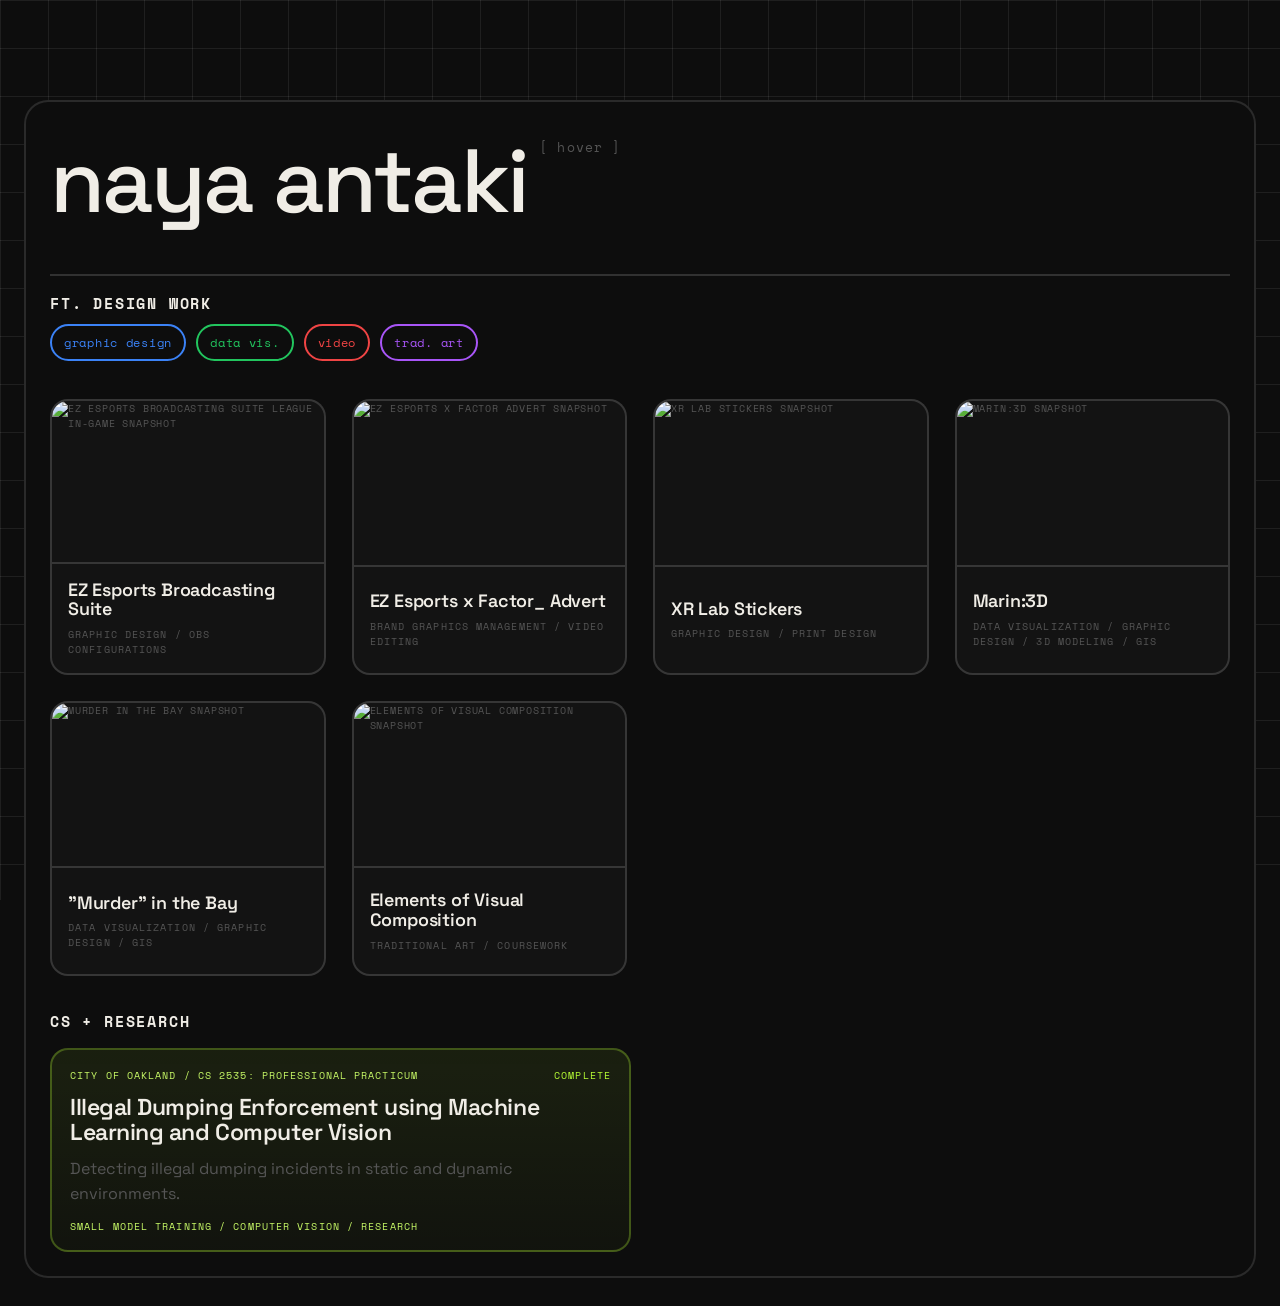
==== root/index.html @ 27f2562b "start of illegal dumping case study" ====
<!doctype html>
<html lang="en">
<head>
    <meta charset="UTF-8" />
    <meta name="viewport" content="width=device-width, initial-scale=1.0" />
    <link rel="icon" type="image/png" href="assets/smiley%20favicon.png" />
    <link rel="stylesheet" href="css/home.css" />
    <script src="js/nav-bar.js" defer></script>
    <script src="js/theme-toggle.js" defer></script>
    <script src="js/overlay-title-ripple.js" defer></script>
    <script src="js/project-filter.js" defer></script>
    <title>naya antaki</title>
</head>
<body>

    <!-- NAV -->
    <div data-site-nav data-assets-prefix="assets" data-home-href="#work" data-home-label="NoA"></div>

    <!-- MAIN -->
    <main class="home-shell" id="work">

        <!-- HEADER: name + social links -->
        <section class="home-header">
            <div class="home-intro">
                <h1 class="home-name">naya antaki <sup class="home-name-note">[ hover ]</sup></h1>
                <div class="home-overlay" aria-hidden="true">
                    <div class="overlay-inner">
                        <h3 class="overlay-title">you found me!</h3>
                        <div class="overlay-body">
                            <div class="overlay-copy">
                                <p>Hey, there! I'm <h3 style="color: var(--accent)">Naya</h3><br>I am a Computer Science and Design student at Northeastern University. I'm interested in immersive media, experience design, and data visualization and am looking for opportunities to contribute what I know and expand my skillset!</p>
                                <!-- <br>
                                <p>Current Gig(s):<br>XR Lab Technician</p> -->
                            </div>
                            <div class="overlay-photo">
                                <img src="assets/thumbsup.png" alt="Overlay photo" class="overlay-photo-img" />
                            </div>
                        </div>
                    </div>
                </div>
            </div>
            <div class="home-projects" aria-label="Project categories">
                <p class="home-projects-title">ft. design work</p>
                <div class="home-project-links">
                    <a href="#" class="home-project-link" data-filter="graphic-design">graphic design</a>
                    <a href="#" class="home-project-link" data-filter="data-vis">data vis.</a>
                    <a href="#" class="home-project-link" data-filter="video">video</a>
                    <a href="#" class="home-project-link" data-filter="trad-art">trad. art</a>
                </div>
            </div>
        </section>

        <!-- SNAPSHOT GRID -->
        <section class="snapshot-grid" aria-label="Portfolio snapshots">

            <a href="pages/projects/ezesports-cs.html" class="snapshot-card" data-categories="graphic-design">
                <div class="snapshot-media snapshot-media-bottom snapshot-media-filled">
                    <img class="snapshot-media-img" src="assets/project-files/ez-esports/imgs/league in game.png" alt="EZ Esports broadcasting suite league in-game snapshot" />
                </div>
                <div class="snapshot-content">
                    <div class="snapshot-title">EZ Esports Broadcasting Suite</div>
                    <div class="snapshot-meta"><span class="snapshot-tag" data-category="graphic-design">Graphic Design</span> / OBS Configurations</div>
                </div>
            </a>

            <a href="pages/projects/ezesports-factor-advert-cs.html" class="snapshot-card" data-categories="video">
                <div class="snapshot-media snapshot-media-filled">
                    <img class="snapshot-media-img" src="assets/project-files/eze-factor/eze x factor cover.png" alt="EZ Esports x Factor advert snapshot" />
                </div>
                <div class="snapshot-content">
                    <div class="snapshot-title">EZ Esports x Factor_ Advert</div>
                    <div class="snapshot-meta">Brand Graphics Management / <span class="snapshot-tag" data-category="video">Video Editing</span></div>
                </div>
            </a>

            <a href="pages/projects/xr-lab-stickers-cs.html" class="snapshot-card" data-categories="graphic-design">
                <div class="snapshot-media snapshot-media-filled">
                    <img class="snapshot-media-img snapshot-media-up" src="assets/project-files/xr-lab/imgs/experience it.png" alt="XR Lab Stickers snapshot" />
                </div>
                <div class="snapshot-content">
                    <div class="snapshot-title">XR Lab Stickers</div>
                    <div class="snapshot-meta"><span class="snapshot-tag" data-category="graphic-design">Graphic Design</span> / Print Design</div>
                </div>
            </a>

            <a href="pages/projects/marin3d-cs.html" class="snapshot-card" data-categories="data-vis,graphic-design">
                <div class="snapshot-media snapshot-media-bottom snapshot-media-filled">
                    <img class="snapshot-media-img" src="assets/project-files/marin3D/imgs/IMG_7596.jpeg" alt="Marin:3D snapshot" />
                </div>
                <div class="snapshot-content">
                    <div class="snapshot-title">Marin:3D</div>
                    <div class="snapshot-meta"><span class="snapshot-tag" data-category="data-vis">Data Visualization</span> / <span class="snapshot-tag" data-category="graphic-design">Graphic Design</span> / 3D Modeling / GIS</div>
                </div>
            </a>

            <a href="pages/projects/murder-in-the-bay-cs.html" class="snapshot-card" data-categories="data-vis,graphic-design">
                <div class="snapshot-media snapshot-media-filled">
                    <img class="snapshot-media-img snapshot-media-focus-left" src="assets/project-files/murder/imgs/murder in the bay.png" alt="Murder in the Bay snapshot" />
                </div>
                <div class="snapshot-content">
                    <div class="snapshot-title">"Murder" in the Bay</div>
                    <div class="snapshot-meta"><span class="snapshot-tag" data-category="data-vis">Data Visualization</span> / <span class="snapshot-tag" data-category="graphic-design">Graphic Design</span> / GIS</div>
                </div>
            </a>

            <a href="pages/projects/evc-cs.html" class="snapshot-card" data-categories="trad-art">
                <div class="snapshot-media snapshot-media-filled">
                    <img class="snapshot-media-img" src="assets/project-files/evc/imgs/Screenshot 2026-03-13 105418.png" alt="Elements of Visual Composition snapshot" />
                </div>
                <div class="snapshot-content">
                    <div class="snapshot-title">Elements of Visual Composition</div>
                    <div class="snapshot-meta"><span class="snapshot-tag" data-category="trad-art">Traditional Art</span> / Coursework</div>
                </div>
            </a>

            <!-- <a href="#" class="snapshot-card">
                <div class="snapshot-media">image placeholder</div>
                <div class="snapshot-content">
                    <div class="snapshot-title">WIP</div>
                    <div class="snapshot-meta">Immersive Media / AR</div>
                </div>
            </a> -->

        </section>

        <!-- COMPUTER SCIENCE WORK -->
        <section class="cs-section" aria-label="Computer science work">
            <div class="cs-section-header">
                <p class="cs-section-kicker">CS + RESEARCH</p>
            </div>

            <div class="cs-card-grid">
                <div class="cs-card">
                    <a href="pages/projects/illegal-dumping-cs.html" class="cs-card-link">
                        <div class="cs-card-topline">
                            <span class="cs-card-badge">City of Oakland / CS 2535: Professional Practicum</span>
                            <span class="cs-card-status">Complete</span>
                        </div>
                        <h3 class="cs-card-title">Illegal Dumping Enforcement using Machine Learning and Computer Vision</h3>
                        <p class="cs-card-copy">Detecting illegal dumping incidents in static and dynamic environments.</p>
                        <div class="cs-card-meta">Small Model Training / Computer Vision / Research</div>
                    </a>
                </div>

                <!-- <article class="cs-card">
                    <div class="cs-card-topline">
                        <span class="cs-card-badge">[org/body]</span>
                        <span class="cs-card-status">[status]</span>
                    </div>
                    <h3 class="cs-card-title">placeholder title</h3>
                    <p class="cs-card-copy">short summary for a computer science related project, class assignment, or prototype.</p>
                    <div class="cs-card-meta">[tool 1] / [tool 2] / [tool 3]</div>
                </article> -->
            </div>
        </section>

    </main>

</body>
</html>
---- root/css/home.css ----
@import url('https://fonts.googleapis.com/css2?family=Space+Grotesk:wght@300;400;500;600&family=Space+Mono:ital@0;1&display=swap');

/* ─── RESET ─────────────────────────────────────────────────────────────── */

*, *::before, *::after { box-sizing: border-box; margin: 0; padding: 0; }


/* ─── TOKENS ─────────────────────────────────────────────────────────────── */

:root {
  /* Colour */
  --bg:             #0D0D0D;
  --fg:             #F0EDE6;
  --accent:         #B8FF35;
  --accent-hover-wash: rgba(184,255,53,.06);
  --accent2:        #FF3366;
  --muted:          #555;
  --grid:           rgba(255,255,255,.08);

  /* Surfaces */
  --surface-bg:     rgba(255,255,255,.03);
  --surface-solid:  #111111;
  --border-subtle:  rgba(255,255,255,.08);
  --border-soft:    rgba(255,255,255,.07);
  --border-medium:  rgba(255,255,255,.12);
  --border-light:   rgba(255,255,255,.15);

  /* Spacing */
  --gap-xs:         8px;
  --gap-sm:         12px;
  --gap-md:         28px;
  --gap-lg:         40px;

  /* Typography */
  --font-mono:      'Space Mono', monospace;
  --label-size:     10px;
  --label-spacing:  .12em;
}

/* Light mode overrides */
[data-theme="light"] {
  --bg:             #FAFAF8;
  --fg:             #0D0D0D;
  --accent:         #4A9EFF;
  --accent-hover-wash: rgba(150,205,255,.22);
  --accent2:        #FF6B35;
  --muted:          #999;
  --grid:           rgba(0,0,0,.08);

  --surface-bg:     rgba(0,0,0,.03);
  --surface-solid:  #FFFFFF;
  --border-subtle:  rgba(0,0,0,.08);
  --border-soft:    rgba(0,0,0,.07);
  --border-medium:  rgba(0,0,0,.12);
  --border-light:   rgba(0,0,0,.15);
}


/* ─── BASE ───────────────────────────────────────────────────────────────── */

html { scroll-behavior: smooth; }

body {
  font-family: 'Space Grotesk', sans-serif;
  background: var(--bg);
  color: var(--fg);
  overflow-x: hidden;
}

/* Dot-grid background */
body::before {
  content: '';
  position: fixed; inset: 0; z-index: 0; pointer-events: none;
  background-image:
    linear-gradient(var(--grid) 1px, transparent 1px),
    linear-gradient(90deg, var(--grid) 1px, transparent 1px);
  background-size: 48px 48px;
}

/* Lift main page layers above the grid without creating per-element stacking contexts */
body > * { position: relative; z-index: 1; }

/* Global theme transition */
* {
  transition-property: background-color, color, border-color;
  transition-duration: 0.3s;
  transition-timing-function: ease;
}

/* Utility */
.surface {
  background: var(--surface-bg);
  border: 1px solid var(--border-subtle);
}

.label-mono {
  font-family: var(--font-mono);
  font-size: var(--label-size);
  letter-spacing: var(--label-spacing);
  text-transform: uppercase;
}


/* ─── NAV ────────────────────────────────────────────────────────────────── */

nav {
  position: fixed; top: 0; left: 0; right: 0; z-index: 5000;
  display: flex; justify-content: space-between; align-items: center;
  padding: 18px 40px;
  border-bottom: 1px solid rgba(255,255,255,.08);
  backdrop-filter: blur(12px);
  background: rgba(13,13,13,.7);
}

[data-site-nav] {
  position: relative;
  z-index: 5000;
}

[data-theme="light"] nav {
  background: rgba(250,250,248,.7);
  border-bottom: 1px solid rgba(0,0,0,.08);
}

.nav-logo {
  font-family: var(--font-mono);
  font-size: 13px;
  color: var(--accent);
  letter-spacing: .04em;
  text-decoration: none;
}

.nav-links {
  display: flex;
  gap: var(--gap-md);
  align-items: center;
}

.nav-links a {
  text-decoration: none;
  color: var(--muted);
  font-size: 13px;
  letter-spacing: .04em;
  transition: color .2s;
}

.nav-links a:hover { color: var(--fg); }

.nav-cta {
  background: var(--accent);
  color: var(--bg) !important;
  padding: 8px 18px;
  font-weight: 600 !important;
  font-size: 12px !important;
  letter-spacing: .06em !important;
  text-transform: uppercase;
}

.theme-toggle {
  background: transparent;
  border: 1px solid var(--border-subtle);
  border-radius: 12px;
  color: var(--fg);
  width: 36px; height: 36px;
  display: flex; align-items: center; justify-content: center;
  cursor: pointer;
  margin-left: var(--gap-sm);
  transition: all .2s;
}

.theme-toggle:hover {
  border-color: var(--accent);
  color: var(--accent);
}

.theme-toggle .icon-sun               { display: none; }
[data-theme="light"] .theme-toggle .icon-sun  { display: block; }
[data-theme="light"] .theme-toggle .icon-moon { display: none; }


/* ─── SHELL ──────────────────────────────────────────────────────────────── */

.home-shell {
  margin: 100px 24px 28px;
  border: 2px solid var(--border-medium);
  border-radius: 24px;
  padding: 24px;
  background: var(--bg);
}

/* Strip inherited section styles inside the shell */
.home-shell section {
  padding: 0;
  border-top: 0;
}


/* ─── HEADER ─────────────────────────────────────────────────────────────── */

.home-header {
  display: grid;
  grid-template-columns: 1fr;
  gap: 20px;
  align-items: start;
  margin-bottom: 30px;
}

/* Name */
.home-intro {
  display: flex;
  flex-direction: column;
  align-items: flex-start;
  padding-right: 160px;
  margin-right: -160px;
}

.home-name {
  min-height: 84px;
  display: flex;
  align-items: center;
  padding: 14px 0;
  font-size: clamp(56px, 7vw, 110px);
  font-weight: 500;
  letter-spacing: -0.03em;
  line-height: 0.92;
  transition: color 0.2s ease;
}

.home-name-note {
  align-self: flex-start;
  margin-left: 12px;
  margin-top: 0.18em;
  color: var(--muted);
  font-family: var(--font-mono);
  font-size: clamp(10px, 1vw, 16px);
  font-weight: 400;
  letter-spacing: 0.08em;
  line-height: 1;
}

.home-intro:hover .home-name { color: var(--accent); }

.home-intro:hover .home-name-note { color: var(--muted); }

.home-projects {
  display: grid;
  gap: 10px;
  margin-top: 18px;
  margin-bottom: 8px;
  padding-top: 16px;
  border-top: 2px solid var(--border-light);
}

.home-projects-title {
  color: var(--fg);
  font-family: var(--font-mono);
  font-size: 15px;
  font-weight: 700;
  letter-spacing: 0.12em;
  text-transform: uppercase;
}

.home-project-links {
  display: flex;
  flex-wrap: wrap;
  gap: 10px;
}

.home-project-link {
  --project-color: var(--accent);
  --project-fill: var(--accent-hover-wash);
  display: inline-flex;
  align-items: center;
  text-decoration: none;
  color: var(--project-color);
  border: 2px solid var(--project-color);
  border-radius: 999px;
  padding: 8px 12px;
  text-transform: lowercase;
  font-family: var(--font-mono);
  font-size: 12px;
  letter-spacing: 0.06em;
  transition: border-color 0.2s, color 0.2s, background 0.2s;
}

.home-project-link:hover {
  border-color: var(--project-color);
  color: var(--project-color);
  background: var(--project-fill);
}

.home-project-link.is-active {
  border-color: var(--project-color);
  color: var(--project-color);
  background: var(--project-fill);
}

.home-project-link[data-filter="graphic-design"] {
  --project-color: #3b82f6;
  --project-fill: rgba(59, 130, 246, 0.2);
}

.home-project-link[data-filter="data-vis"] {
  --project-color: #22c55e;
  --project-fill: rgba(34, 197, 94, 0.2);
}

.home-project-link[data-filter="video"] {
  --project-color: #ef4444;
  --project-fill: rgba(239, 68, 68, 0.2);
}

.home-project-link[data-filter="trad-art"] {
  --project-color: #a855f7;
  --project-fill: rgba(168, 85, 247, 0.2);
}

/* Hover overlay */
.home-overlay {
  position: fixed;
  top: 140px;
  right: clamp(20px, 8vw, 120px);
  width: min(42vw, 560px);
  aspect-ratio: 4 / 3;
  border: 2px solid var(--accent);
  border-radius: 22px;
  background-color: var(--surface-solid) !important;
  background-image: none !important;
  box-shadow: 0 8px 32px rgba(0,0,0,.18), 0 0 0 1px rgba(0,0,0,.05);
  opacity: 0;
  transform: translateY(10px) scale(0.98);
  transition: opacity 0.2s ease, transform 0.2s ease;
  pointer-events: none;
  z-index: 2147483647;
  isolation: isolate;
  padding: 26px;
  overflow: visible;
}

.home-intro:hover .home-overlay {
  opacity: 1;
  transform: translateY(0) scale(1);
}

.overlay-inner {
  width: 100%;
  height: 100%;
  display: flex;
  flex-direction: column;
}

.overlay-title {
  font-size: clamp(18px, 2.2vw, 40px);
  font-weight: 500;
  letter-spacing: -0.01em;
  margin-bottom: 22px;
}

.overlay-title .char {
  display: inline-block;
  animation: char-wave 1.4s ease-in-out infinite;
}

@keyframes char-wave {
  0%, 60%, 100% { transform: translateY(0); }
  30%           { transform: translateY(-9px); }
}

.overlay-body {
  display: grid;
  grid-template-columns: minmax(0, 1fr) 200px;
  gap: 14px;
  align-items: stretch;
  flex: 1;
}

.overlay-copy {
  display: block;
  align-self: start;
  width: 100%;
  padding-right: 2px;
}

.overlay-copy p {
  color: var(--fg);
  font-size: 14px;
  line-height: 1.45;
  margin: 0;
}

.overlay-photo {
  width: auto;
  height: auto;
  min-height: 0;
  overflow: visible;
  position: relative;
  display: flex;
  align-items: flex-end;
  justify-content: center;
  align-self: end;
  justify-self: end;
  margin-bottom: -26px;
  margin-left: -12px;
}

.overlay-photo-img {
  width: 108%;
  height: auto;
  max-width: none;
  display: block;
  transform: none;
}

.overlay-photo-label {
  font-family: var(--font-mono);
  font-size: 12px;
  letter-spacing: 0.14em;
  text-transform: uppercase;
  color: var(--muted);
  opacity: 0.85;
}

/* Social links */
.home-links {
  justify-self: end;
  width: min(230px, 100%);
  display: grid;
  gap: 10px;
}

.home-icon-links {
  display: flex;
  gap: 10px;
}

.home-icon-link {
  display: flex;
  align-items: center;
  justify-content: center;
  width: 44px;
  height: 44px;
  border: 2px solid var(--border-light);
  border-radius: 12px;
  text-decoration: none;
  transition: border-color 0.2s, background 0.2s;
  flex-shrink: 0;
}

.home-icon-link img {
  width: 22px;
  height: 22px;
  /* Tint the SVG to match foreground colour */
  filter: invert(0);
}

[data-theme="light"] .home-icon-link img {
  filter: invert(0);
}

/* Dark mode: invert black SVG icons to white, except LinkedIn (already coloured) */
:root:not([data-theme="light"]) .home-icon-link.github img {
  filter: invert(1);
}

.home-icon-link:hover {
  border-color: var(--accent);
  background: var(--accent-hover-wash);
}

.home-link {
  display: flex;
  align-items: center;
  justify-content: flex-start;
  gap: 10px;
  width: fit-content;
  text-decoration: none;
  color: var(--fg);
  border: 2px solid var(--border-light);
  border-radius: 12px;
  padding: 8px 12px;
  text-transform: lowercase;
  font-family: var(--font-mono);
  font-size: 12px;
  letter-spacing: 0.06em;
  transition: border-color 0.2s, color 0.2s, background 0.2s;
}

.home-link img {
  width: 22px;
  height: 22px;
  flex-shrink: 0;
  filter: brightness(0) saturate(100%);
}

:root:not([data-theme="light"]) .home-link img {
  filter: brightness(0) saturate(100%) invert(1);
}

.home-link:hover {
  border-color: var(--accent);
  color: var(--fg);
  background: var(--accent-hover-wash);
}

.nav-links .home-link,
.nav-links .home-link:hover {
  color: var(--fg);
}


/* ─── SNAPSHOT GRID ──────────────────────────────────────────────────────── */

.snapshot-grid {
  display: grid;
  grid-template-columns: repeat(4, minmax(0, 1fr));
  gap: 26px;
}

.snapshot-card {
  border: 2px solid var(--border-light);
  border-radius: 18px;
  aspect-ratio: 1 / 1;
  text-decoration: none;
  color: var(--fg);
  display: flex;
  flex-direction: column;
  padding: 0;
  overflow: hidden;
  background: color-mix(in srgb, var(--surface-bg) 85%, transparent);
  transition: border-color 0.2s, transform 0.2s, color 0.2s;
}

.snapshot-card.is-filter-hidden {
  display: none;
}

.snapshot-card:hover {
  border-color: var(--accent);
  color: var(--accent);
  transform: translateY(-2px);
}

.snapshot-media {
  flex: 1;
  width: 100%;
  min-height: 0;
  position: relative;
  overflow: hidden;
  display: flex;
  align-items: center;
  justify-content: center;
  color: var(--muted);
  font-family: var(--font-mono);
  font-size: 10px;
  letter-spacing: 0.08em;
  text-transform: uppercase;
  opacity: 0.55;
}

.snapshot-media-filled {
  opacity: 1;
}

.snapshot-media-img {
  position: absolute;
  inset: 0;
  width: 100%;
  height: 100%;
  object-fit: cover;
  object-position: center center;
  display: block;
}

.snapshot-media-up {
  object-position: center 60%;
}

.snapshot-media-bottom .snapshot-media-img {
  object-position: center bottom;
}

.snapshot-media-focus-left {
  object-position: left 18%;
}

.snapshot-content {
  border-top: 2px solid var(--border-light);
  padding: 16px;
  min-height: 108px;
  display: flex;
  flex-direction: column;
  justify-content: center;
  align-items: flex-start;
  text-align: left;
}

.snapshot-title {
  font-size: clamp(16px, 1.4vw, 24px);
  line-height: 1.1;
  font-weight: 600;
  letter-spacing: -0.01em;
}

.snapshot-meta {
  margin-top: 8px;
  color: var(--muted);
  font-family: var(--font-mono);
  font-size: 10px;
  letter-spacing: 0.11em;
  text-transform: uppercase;
}

.snapshot-tag {
  color: var(--muted);
  font-weight: 400;
  transition: color 0.2s ease;
}

.snapshot-tag.is-highlighted {
  font-weight: 700;
}

.snapshot-tag.is-highlighted[data-category="graphic-design"] {
  color: #3b82f6;
}

.snapshot-tag.is-highlighted[data-category="data-vis"] {
  color: #22c55e;
}

.snapshot-tag.is-highlighted[data-category="video"] {
  color: #ef4444;
}

.snapshot-tag.is-highlighted[data-category="trad-art"] {
  color: #a855f7;
}


/* ─── COMPUTER SCIENCE WORK ─────────────────────────────────────────────── */

.cs-section {
  margin-top: 34px;
  padding-top: 20px;
  border-top: 2px solid var(--border-light);
}

.cs-section-header {
  display: grid;
  gap: 8px;
  margin-bottom: 16px;
}

.cs-section-kicker {
  font-family: var(--font-mono);
  font-size: 15px;
  font-weight: 700;
  letter-spacing: 0.12em;
  text-transform: uppercase;
  color: var(--fg);
}

.cs-card-grid {
  display: grid;
  grid-template-columns: repeat(2, minmax(0, 1fr));
  gap: 18px;
}

.cs-card {
  border: 2px solid color-mix(in srgb, var(--accent) 28%, transparent);
  border-radius: 18px;
  background: linear-gradient(180deg, color-mix(in srgb, var(--accent) 8%, transparent), color-mix(in srgb, var(--accent) 3%, transparent));
  padding: 18px 18px 16px;
  min-height: 168px;
  display: grid;
  gap: 12px;
}

.cs-card-link {
  display: flex;
  flex-direction: column;
  gap: 12px;
  min-width: 0;
  min-height: 100%;
  color: inherit;
  text-decoration: none;
}

.cs-card-topline {
  display: flex;
  justify-content: space-between;
  align-items: center;
  gap: 12px;
}

.cs-card-badge,
.cs-card-status,
.cs-card-meta {
  font-family: var(--font-mono);
  font-size: 10px;
  letter-spacing: 0.11em;
  text-transform: uppercase;
}

.cs-card-badge {
  color: color-mix(in srgb, var(--accent) 72%, var(--fg));
}

.cs-card-status {
  color: var(--accent);
}

.cs-card-title {
  font-size: clamp(18px, 1.8vw, 26px);
  font-weight: 600;
  letter-spacing: -0.02em;
  line-height: 1.05;
}

.cs-card-copy {
  color: var(--muted);
  line-height: 1.6;
  max-width: 52ch;
}

.cs-card-meta {
  margin-top: auto;
  color: color-mix(in srgb, var(--accent) 72%, var(--fg));
}

.cs-card:hover {
  border-color: var(--accent);
  background: linear-gradient(180deg, color-mix(in srgb, var(--accent) 14%, transparent), color-mix(in srgb, var(--accent) 5%, transparent));
}


/* ─── RESPONSIVE ─────────────────────────────────────────────────────────── */

@media (max-width: 1100px) {
  .snapshot-grid { grid-template-columns: repeat(3, minmax(0, 1fr)); }
}

@media (max-width: 860px) {
  .home-shell    { margin-top: 90px; padding: 16px; }
  .home-header   { grid-template-columns: 1fr; }
  .home-links    { justify-self: start; width: 100%; max-width: 280px; }
  .snapshot-grid { grid-template-columns: repeat(2, minmax(0, 1fr)); gap: 18px; }
}

@media (max-width: 560px) {
  .home-name     { font-size: clamp(36px, 11vw, 56px); min-height: 74px; }
  .home-overlay  { width: min(76vw, 440px); right: 12px; top: 120px; }
  .overlay-body  { grid-template-columns: 1fr; align-items: start; }
  .overlay-copy  { grid-template-columns: 1fr; }
  .snapshot-grid { grid-template-columns: 1fr; }
  .cs-card-grid   { grid-template-columns: 1fr; }
}
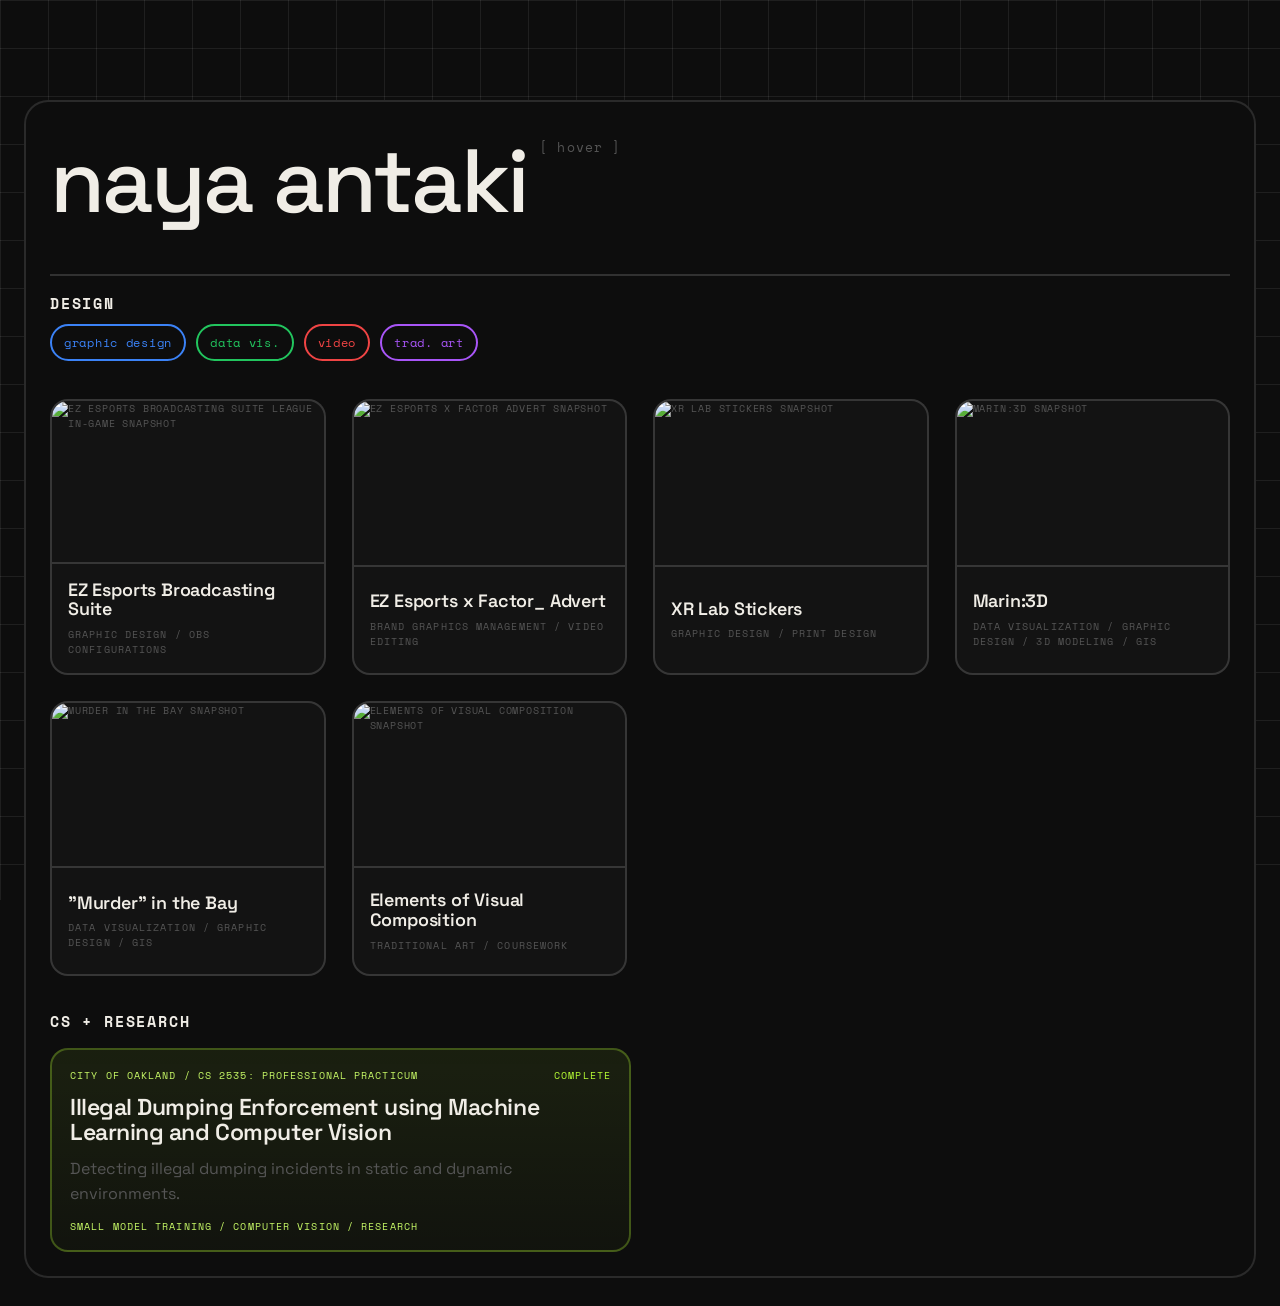
==== commit 8f5bc389: "reorganized home page, small snapshot card touchups" ====
--- a/root/index.html
+++ b/root/index.html
@@ -28,9 +28,10 @@
                         <h3 class="overlay-title">you found me!</h3>
                         <div class="overlay-body">
                             <div class="overlay-copy">
-                                <p>Hey, there! I'm <h3 style="color: var(--accent)">Naya</h3><br>I am a Computer Science and Design student at Northeastern University. I'm interested in immersive media, experience design, and data visualization and am looking for opportunities to contribute what I know and expand my skillset!</p>
-                                <!-- <br>
-                                <p>Current Gig(s):<br>XR Lab Technician</p> -->
+                                <p>Hey, there! I'm <h3 style="color: var(--accent)">Naya</h3><br>I am a Computer Science and Design student at Northeastern University. I'm interested in immersive media, experience design, and data visualization and am looking for opportunities to contribute what I know and expand my skillset! </p>
+                                <br>
+                                <p>Current Gig:<br>Virtual Reality Research Assistant</p>
+                                
                             </div>
                             <div class="overlay-photo">
                                 <img src="assets/thumbsup.png" alt="Overlay photo" class="overlay-photo-img" />
@@ -40,7 +41,7 @@
                 </div>
             </div>
             <div class="home-projects" aria-label="Project categories">
-                <p class="home-projects-title">ft. design work</p>
+                <p class="home-projects-title">design</p>
                 <div class="home-project-links">
                     <a href="#" class="home-project-link" data-filter="graphic-design">graphic design</a>
                     <a href="#" class="home-project-link" data-filter="data-vis">data vis.</a>
@@ -74,7 +75,7 @@
             </a>
 
             <a href="pages/projects/xr-lab-stickers-cs.html" class="snapshot-card" data-categories="graphic-design">
-                <div class="snapshot-media snapshot-media-filled">
+                <div class="snapshot-media snapshot-media-bottom snapshot-media-filled">
                     <img class="snapshot-media-img snapshot-media-up" src="assets/project-files/xr-lab/imgs/experience it.png" alt="XR Lab Stickers snapshot" />
                 </div>
                 <div class="snapshot-content">
--- a/root/css/home.css
+++ b/root/css/home.css
@@ -512,8 +512,10 @@
 
 .snapshot-grid {
   display: grid;
-  grid-template-columns: repeat(4, minmax(0, 1fr));
+  grid-template-columns: repeat(auto-fill, minmax(240px, 1fr));
   gap: 26px;
+  width: 100%;
+  max-width: none;
 }
 
 .snapshot-card {
@@ -664,6 +666,7 @@
   display: grid;
   grid-template-columns: repeat(2, minmax(0, 1fr));
   gap: 18px;
+  max-width: 1300px;
 }
 
 .cs-card {
@@ -720,7 +723,7 @@
 .cs-card-copy {
   color: var(--muted);
   line-height: 1.6;
-  max-width: 52ch;
+  max-width: 102ch;
 }
 
 .cs-card-meta {
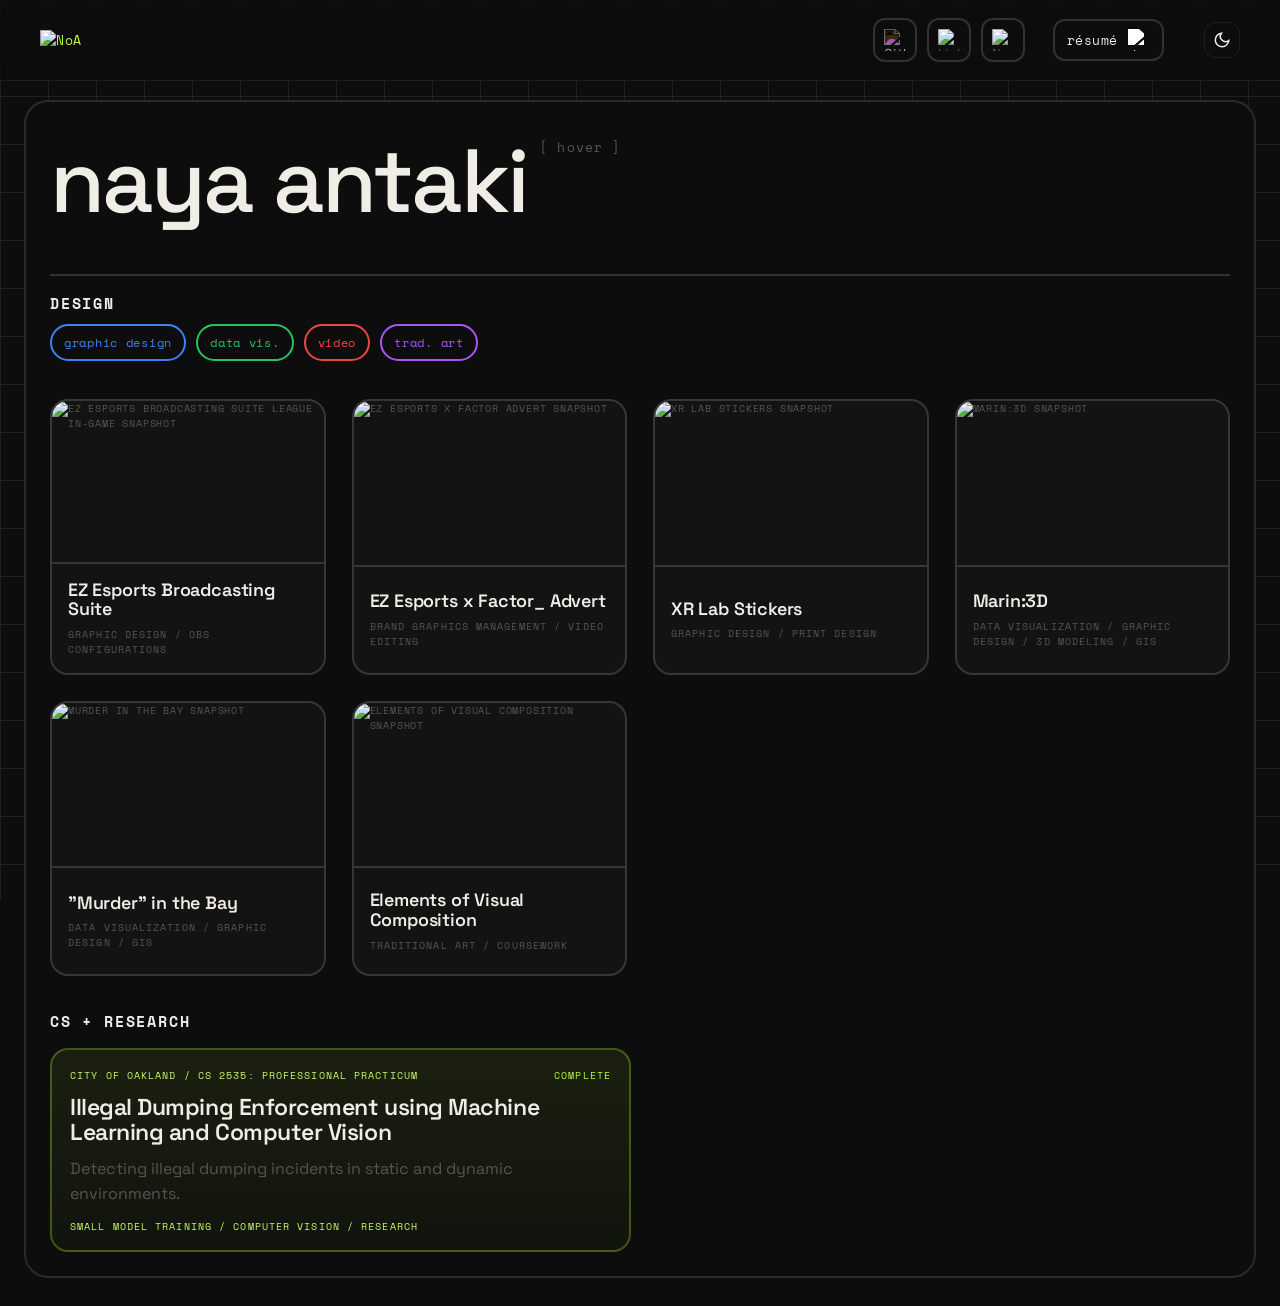
==== commit f86b84a4: "visitor counter widget added!" ====
--- a/root/index.html
+++ b/root/index.html
@@ -14,7 +14,7 @@
 <body>
 
     <!-- NAV -->
-    <div data-site-nav data-assets-prefix="assets" data-home-href="#work" data-home-label="NoA"></div>
+    <div data-site-nav data-assets-prefix="assets" data-home-href="#work" data-home-widget-src="https://hitscounter.dev/api/hit?url=https%3A%2F%2Fnayaantaki.pages.dev&label=&icon=people-fill&color=%23a8a8a8&message=&style=flat&tz=UTC"></div>
 
     <!-- MAIN -->
     <main class="home-shell" id="work">
